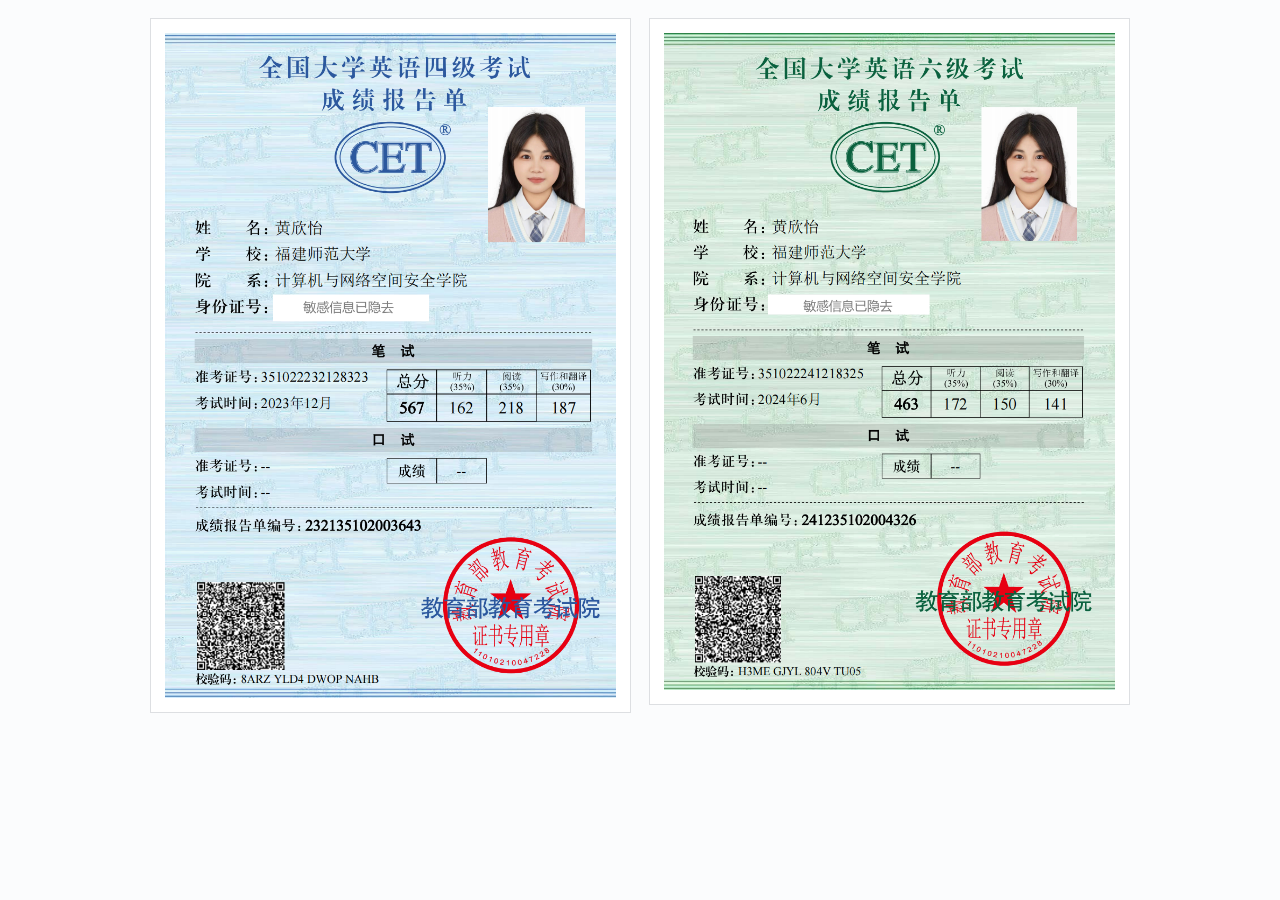
==== english-proofs.html @ 89389ed1 "Refine homepage proof links and viewer" ====
<!doctype html>
<html lang="zh-CN">
  <head>
    <meta charset="utf-8">
    <meta name="viewport" content="width=device-width, initial-scale=1">
    <title>英语能力证明 | 黄欣怡</title>
    <style>
      :root {
        --ink: #102033;
        --muted: #64748b;
        --blue: #1f4f8f;
        --border: rgba(15, 32, 51, 0.14);
        --bg: #fbfcfd;
      }

      * {
        box-sizing: border-box;
      }

      body {
        margin: 0;
        background: var(--bg);
        color: var(--ink);
        font-family:
          Inter, ui-sans-serif, system-ui, -apple-system, BlinkMacSystemFont,
          "Segoe UI", "Microsoft YaHei", "PingFang SC", sans-serif;
        font-size: 14px;
        line-height: 1.5;
      }

      main {
        width: min(calc(100% - 40px), 980px);
        margin: 0 auto;
        padding: 18px 0 28px;
      }

      .proof-grid {
        display: grid;
        grid-template-columns: repeat(2, minmax(0, 1fr));
        gap: 18px;
        align-items: start;
      }

      figure {
        margin: 0;
        padding: 14px;
        border: 1px solid var(--border);
        background: #fff;
      }

      figcaption {
        position: absolute;
        width: 1px;
        height: 1px;
        margin: -1px;
        padding: 0;
        overflow: hidden;
        clip: rect(0, 0, 0, 0);
        white-space: nowrap;
        border: 0;
      }

      img {
        display: block;
        width: 100%;
        height: auto;
      }

      @media (max-width: 620px) {
        main {
          width: min(calc(100vw - 28px), 420px);
          padding: 14px 0 24px;
        }

        figure {
          padding: 10px;
        }

        .proof-grid {
          grid-template-columns: 1fr;
        }
      }
    </style>
  </head>
  <body>
    <main>
      <div class="proof-grid">
        <figure>
          <figcaption>全国大学英语四级考试成绩报告单</figcaption>
          <img src="assets/proofs/cet-4-report.png" alt="全国大学英语四级考试成绩报告单">
        </figure>
        <figure>
          <figcaption>全国大学英语六级考试成绩报告单</figcaption>
          <img src="assets/proofs/cet-6-report.png" alt="全国大学英语六级考试成绩报告单">
        </figure>
      </div>
    </main>
  </body>
</html>
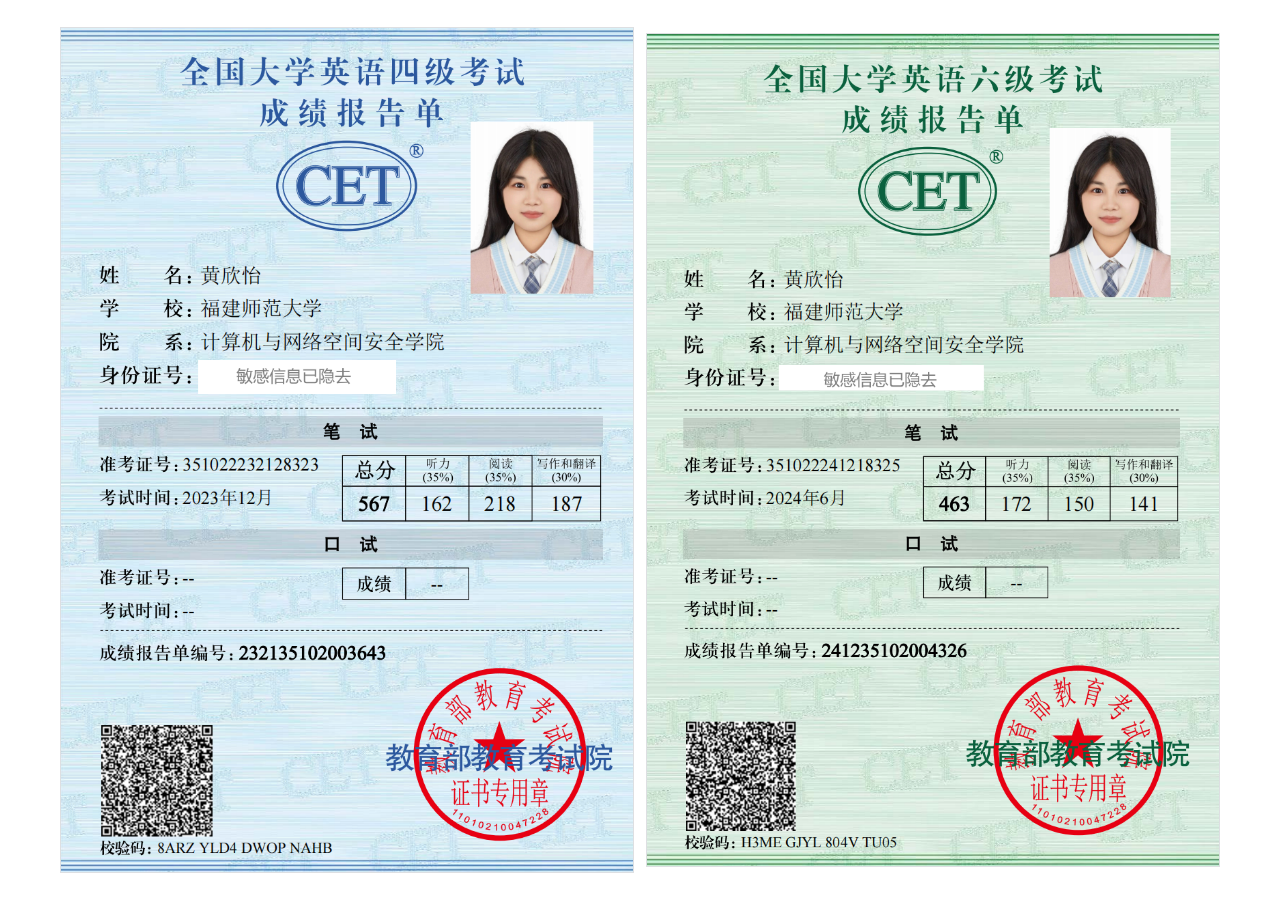
==== commit 806218dc: "Fit proof images within viewport" ====
--- a/english-proofs.html
+++ b/english-proofs.html
@@ -19,7 +19,8 @@
 
       body {
         margin: 0;
-        background: var(--bg);
+        min-height: 100svh;
+        background: #fff;
         color: var(--ink);
         font-family:
           Inter, ui-sans-serif, system-ui, -apple-system, BlinkMacSystemFont,
@@ -29,23 +30,27 @@
       }
 
       main {
-        width: min(calc(100% - 40px), 980px);
+        width: min(calc(100% - 24px), 1160px);
         margin: 0 auto;
-        padding: 18px 0 28px;
+        padding: 12px 0;
       }
 
       .proof-grid {
         display: grid;
         grid-template-columns: repeat(2, minmax(0, 1fr));
-        gap: 18px;
-        align-items: start;
+        min-height: calc(100svh - 24px);
+        gap: 12px;
+        align-items: center;
       }
 
       figure {
         margin: 0;
-        padding: 14px;
+        padding: 0;
         border: 1px solid var(--border);
         background: #fff;
+        display: grid;
+        min-width: 0;
+        place-items: center;
       }
 
       figcaption {
@@ -62,8 +67,11 @@
 
       img {
         display: block;
-        width: 100%;
+        width: auto;
+        max-width: 100%;
+        max-height: calc(100svh - 28px);
         height: auto;
+        object-fit: contain;
       }
 
       @media (max-width: 620px) {
@@ -78,6 +86,7 @@
 
         .proof-grid {
           grid-template-columns: 1fr;
+          min-height: auto;
         }
       }
     </style>
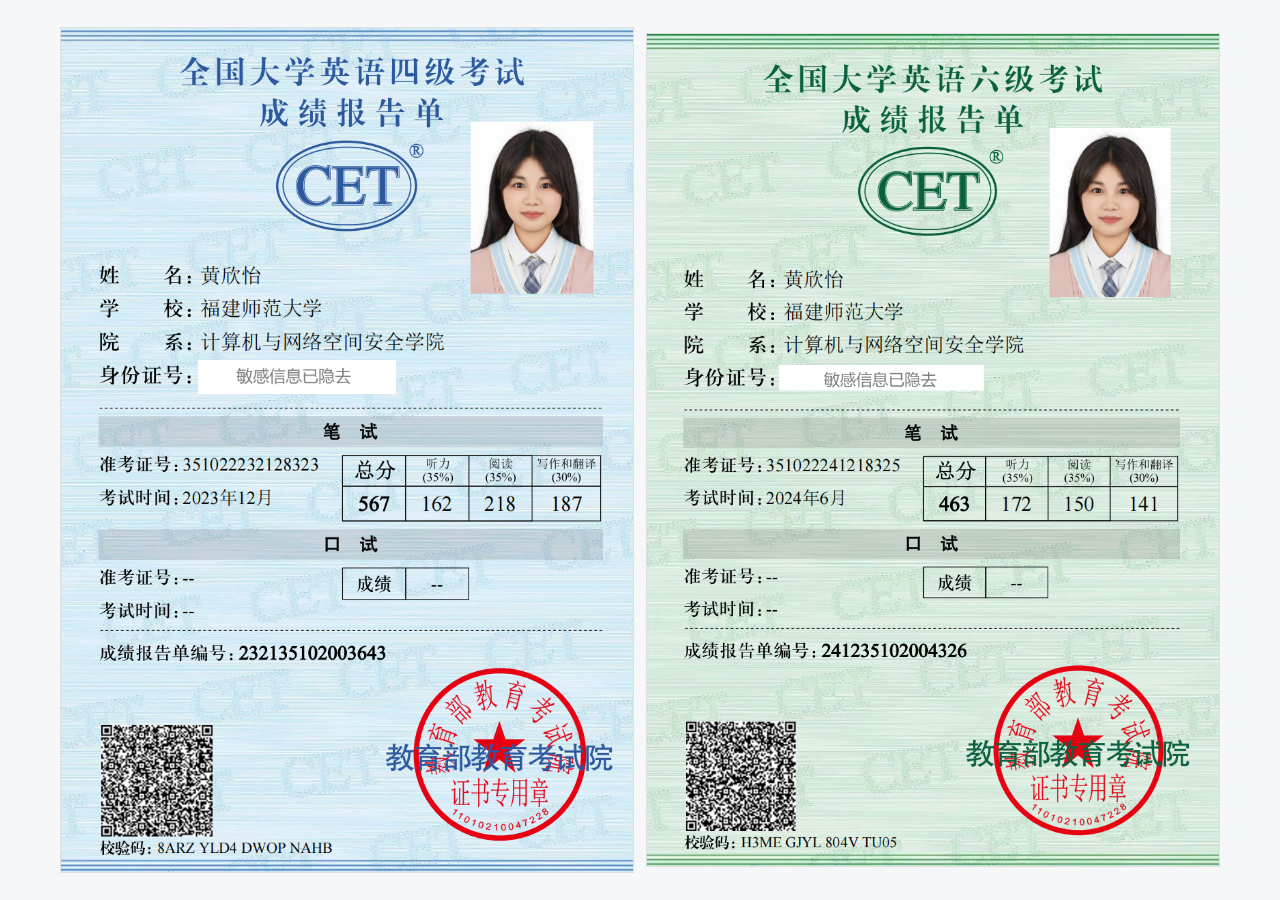
==== commit 8c95e37c: "Use subtle gray background for proof viewer" ====
--- a/english-proofs.html
+++ b/english-proofs.html
@@ -10,7 +10,7 @@
         --muted: #64748b;
         --blue: #1f4f8f;
         --border: rgba(15, 32, 51, 0.14);
-        --bg: #fbfcfd;
+        --bg: #f6f7f9;
       }
 
       * {
@@ -20,7 +20,7 @@
       body {
         margin: 0;
         min-height: 100svh;
-        background: #fff;
+        background: var(--bg);
         color: var(--ink);
         font-family:
           Inter, ui-sans-serif, system-ui, -apple-system, BlinkMacSystemFont,
